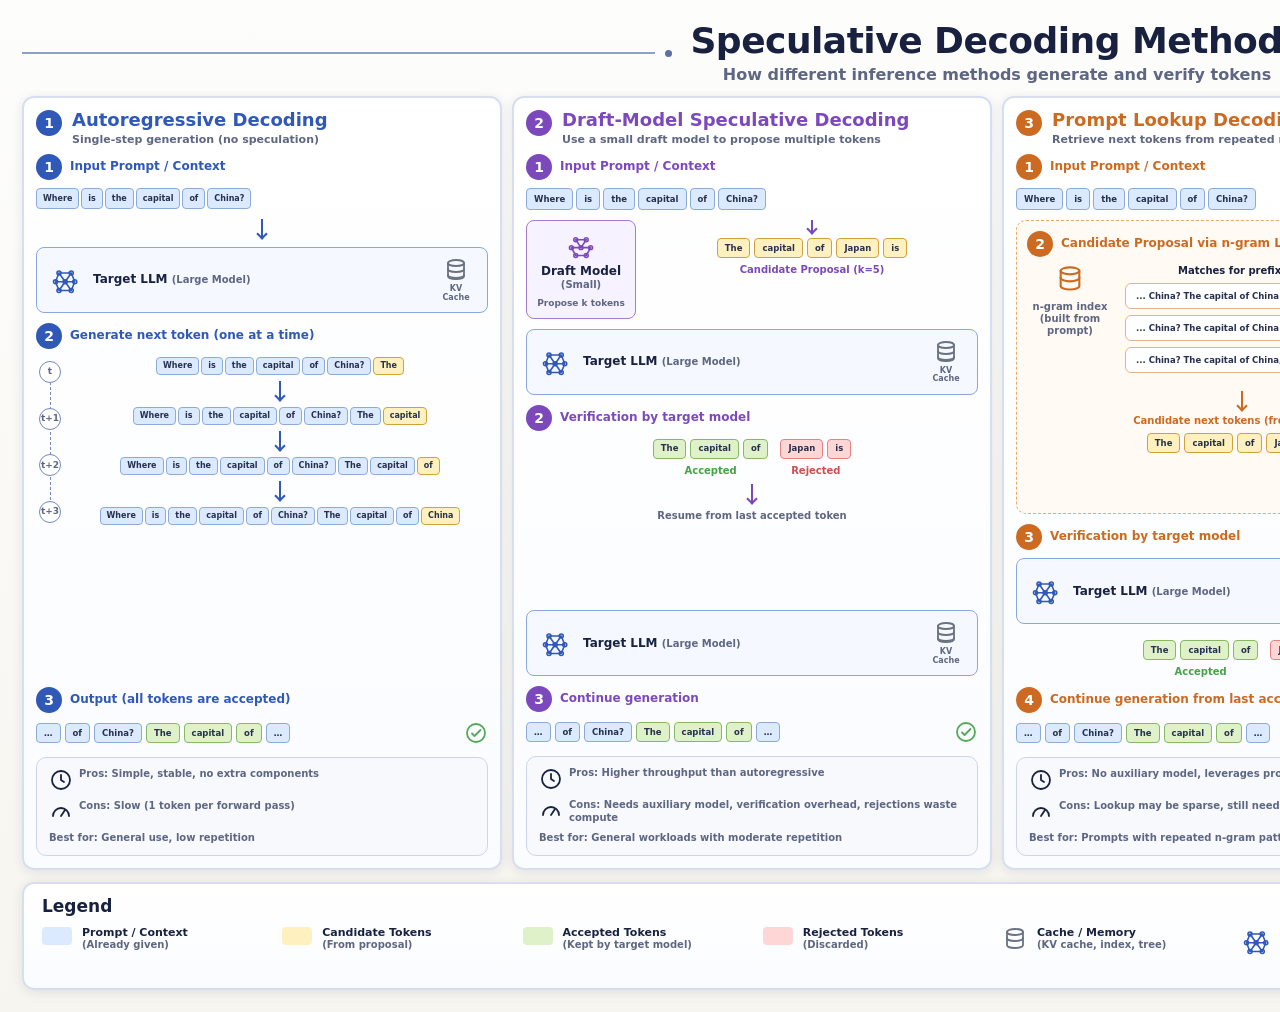
==== assets/index.html @ ce20a1e4 "assets ver 3" ====
<!doctype html>
<html lang="en">
  <head>
    <meta charset="utf-8" />
    <meta name="viewport" content="width=device-width, initial-scale=1" />
    <title>Speculative Decoding Methods — Architecture Overview</title>
    <link rel="stylesheet" href="combined.css" />
  </head>
  <body>
    <main class="page">
      <section class="artboard" data-mode="default">

        <!-- ── Hero ── -->
        <header class="hero">
          <div class="hero-line hero-line-left">
            <span class="hero-dot"></span>
          </div>
          <div class="hero-copy">
            <h1>Speculative Decoding Methods</h1>
            <p>How different inference methods generate and verify tokens</p>
          </div>
          <div class="hero-line hero-line-right">
            <span class="hero-dot"></span>
          </div>
        </header>

        <!-- ── 4-panel grid ── -->
        <section class="panels-grid">

          <!-- ① Autoregressive — from assets/autoregressive-decoding/index.html -->
          <article class="method-panel theme-blue">
            <header class="method-header">
              <div class="method-index">1</div>
              <div>
                <h2>Autoregressive Decoding</h2>
                <p>Single-step generation (no speculation)</p>
              </div>
            </header>

            <div class="panel-body">
              <section class="panel-section">
                <div class="section-heading">
                  <span class="section-badge">1</span>
                  <h3>Input Prompt / Context</h3>
                </div>
                <div class="token-row token-row-nowrap token-row-prompt token-row-prompt-method1">
                  <span class="token-chip token-prompt">Where</span>
                  <span class="token-chip token-prompt">is</span>
                  <span class="token-chip token-prompt">the</span>
                  <span class="token-chip token-prompt">capital</span>
                  <span class="token-chip token-prompt">of</span>
                  <span class="token-chip token-prompt">China?</span>
                </div>
              </section>

              <div class="flow-arrow theme-stroke-blue"></div>

              <div class="model-card theme-soft-blue">
                <div class="model-visual">
                  <svg class="icon icon-llm" viewBox="0 0 32 32" aria-hidden="true">
                    <circle cx="8" cy="8" r="2.3"></circle>
                    <circle cx="22" cy="8" r="2.3"></circle>
                    <circle cx="15" cy="18" r="2.3"></circle>
                    <circle cx="4" cy="18" r="2.3"></circle>
                    <circle cx="26" cy="18" r="2.3"></circle>
                    <circle cx="8" cy="28" r="2.3"></circle>
                    <circle cx="22" cy="28" r="2.3"></circle>
                    <path d="M8 8h14M8 8l-4 10m18-10l4 10M4 18h22M4 18l4 10m18-10l-4 10M8 28h14M8 8l7 10m7-10l-7 10m0 0l-7 10m7-10l7 10"></path>
                  </svg>
                </div>
                <div class="model-copy">
                  <h4>Target LLM <span>(Large Model)</span></h4>
                </div>
                <div class="cache-block">
                  <svg class="icon icon-cache" viewBox="0 0 24 24" aria-hidden="true">
                    <ellipse cx="12" cy="5" rx="8" ry="3"></ellipse>
                    <path d="M4 5v13c0 1.7 3.6 3 8 3s8-1.3 8-3V5"></path>
                    <path d="M4 11c0 1.7 3.6 3 8 3s8-1.3 8-3"></path>
                    <path d="M4 17c0 1.7 3.6 3 8 3s8-1.3 8-3"></path>
                  </svg>
                  <span>KV Cache</span>
                </div>
              </div>

              <section class="panel-section grow">
                <div class="section-heading">
                  <span class="section-badge">2</span>
                  <h3>Generate next token (one at a time)</h3>
                </div>
                <div class="timeline-stack">
                  <div class="timeline-rail">
                    <span class="timeline-mark">t</span>
                    <span class="timeline-mark">t+1</span>
                    <span class="timeline-mark">t+2</span>
                    <span class="timeline-mark">t+3</span>
                  </div>
                  <div class="timeline-rows">
                    <div class="timeline-step">
                      <div class="token-row token-row-nowrap token-row-seq">
                        <span class="token-chip token-prompt">Where</span>
                        <span class="token-chip token-prompt">is</span>
                        <span class="token-chip token-prompt">the</span>
                        <span class="token-chip token-prompt">capital</span>
                        <span class="token-chip token-prompt">of</span>
                        <span class="token-chip token-prompt">China?</span>
                        <span class="token-chip token-candidate">The</span>
                      </div>
                      <div class="step-arrow theme-stroke-blue"></div>
                    </div>
                    <div class="timeline-step">
                      <div class="token-row token-row-nowrap token-row-seq">
                        <span class="token-chip token-prompt">Where</span>
                        <span class="token-chip token-prompt">is</span>
                        <span class="token-chip token-prompt">the</span>
                        <span class="token-chip token-prompt">capital</span>
                        <span class="token-chip token-prompt">of</span>
                        <span class="token-chip token-prompt">China?</span>
                        <span class="token-chip token-prompt">The</span>
                        <span class="token-chip token-candidate">capital</span>
                      </div>
                      <div class="step-arrow theme-stroke-blue"></div>
                    </div>
                    <div class="timeline-step">
                      <div class="token-row token-row-nowrap token-row-seq">
                        <span class="token-chip token-prompt">Where</span>
                        <span class="token-chip token-prompt">is</span>
                        <span class="token-chip token-prompt">the</span>
                        <span class="token-chip token-prompt">capital</span>
                        <span class="token-chip token-prompt">of</span>
                        <span class="token-chip token-prompt">China?</span>
                        <span class="token-chip token-prompt">The</span>
                        <span class="token-chip token-prompt">capital</span>
                        <span class="token-chip token-candidate">of</span>
                      </div>
                      <div class="step-arrow theme-stroke-blue"></div>
                    </div>
                    <div class="timeline-step">
                      <div class="token-row token-row-nowrap token-row-seq">
                        <span class="token-chip token-prompt">Where</span>
                        <span class="token-chip token-prompt">is</span>
                        <span class="token-chip token-prompt">the</span>
                        <span class="token-chip token-prompt">capital</span>
                        <span class="token-chip token-prompt">of</span>
                        <span class="token-chip token-prompt">China?</span>
                        <span class="token-chip token-prompt">The</span>
                        <span class="token-chip token-prompt">capital</span>
                        <span class="token-chip token-prompt">of</span>
                        <span class="token-chip token-candidate">China</span>
                      </div>
                    </div>
                  </div>
                </div>
              </section>

              <section class="panel-section">
                <div class="section-heading">
                  <span class="section-badge">3</span>
                  <h3>Output (all tokens are accepted)</h3>
                </div>
                <div class="row-between">
                  <div class="token-row token-row-nowrap token-row-output">
                    <span class="token-chip token-prompt">…</span>
                    <span class="token-chip token-prompt">of</span>
                    <span class="token-chip token-prompt">China?</span>
                    <span class="token-chip token-accepted">The</span>
                    <span class="token-chip token-accepted">capital</span>
                    <span class="token-chip token-accepted">of</span>
                    <span class="token-chip token-prompt">…</span>
                  </div>
                  <svg class="icon icon-check theme-icon-green" viewBox="0 0 24 24" aria-hidden="true">
                    <circle cx="12" cy="12" r="9"></circle>
                    <path d="M8 12.5l2.5 2.5L16.5 9"></path>
                  </svg>
                </div>
              </section>
            </div>

            <footer class="panel-footer">
              <div class="footer-line">
                <svg class="icon icon-clock" viewBox="0 0 24 24" aria-hidden="true">
                  <circle cx="12" cy="12" r="9"></circle>
                  <path d="M12 7v5l3 2"></path>
                </svg>
                <p><strong>Pros:</strong> Simple, stable, no extra components</p>
              </div>
              <div class="footer-line">
                <svg class="icon icon-gauge" viewBox="0 0 24 24" aria-hidden="true">
                  <path d="M4 16a8 8 0 1 1 16 0"></path>
                  <path d="M12 16l4-6"></path>
                </svg>
                <p><strong>Cons:</strong> Slow (1 token per forward pass)</p>
              </div>
              <p class="footer-best"><strong>Best for:</strong> General use, low repetition</p>
            </footer>
          </article>

          <!-- ② Draft-Model Speculative Decoding — from assets/draft-model-sd/index.html -->
          <article class="method-panel theme-purple">
            <header class="method-header">
              <div class="method-index">2</div>
              <div>
                <h2>Draft-Model Speculative Decoding</h2>
                <p>Use a small draft model to propose multiple tokens</p>
              </div>
            </header>

            <div class="panel-body">
              <section class="panel-section">
                <div class="section-heading">
                  <span class="section-badge">1</span>
                  <h3>Input Prompt / Context</h3>
                </div>
                <div class="token-row token-row-nowrap token-row-prompt">
                  <span class="token-chip token-prompt">Where</span>
                  <span class="token-chip token-prompt">is</span>
                  <span class="token-chip token-prompt">the</span>
                  <span class="token-chip token-prompt">capital</span>
                  <span class="token-chip token-prompt">of</span>
                  <span class="token-chip token-prompt">China?</span>
                </div>
              </section>

              <div class="proposal-grid">
                <div class="draft-card theme-soft-purple">
                  <div class="draft-icon-wrap">
                    <svg class="icon icon-draft" viewBox="0 0 32 32" aria-hidden="true">
                      <circle cx="10" cy="10" r="2.2"></circle>
                      <circle cx="22" cy="10" r="2.2"></circle>
                      <circle cx="16" cy="19" r="2.2"></circle>
                      <circle cx="5" cy="19" r="2.2"></circle>
                      <circle cx="27" cy="19" r="2.2"></circle>
                      <circle cx="10" cy="28" r="2.2"></circle>
                      <circle cx="22" cy="28" r="2.2"></circle>
                      <path d="M10 10h12M10 10l6 9m6-9l-6 9M5 19h22M5 19l5 9m17-9l-5 9M10 28h12"></path>
                    </svg>
                  </div>
                  <h4>Draft Model <span>(Small)</span></h4>
                  <p>Propose k tokens</p>
                </div>

                <div class="proposal-block">
                  <div class="flow-arrow theme-stroke-purple short"></div>
                  <div class="token-row token-row-nowrap token-row-candidates">
                    <span class="token-chip token-candidate">The</span>
                    <span class="token-chip token-candidate">capital</span>
                    <span class="token-chip token-candidate">of</span>
                    <span class="token-chip token-candidate">Japan</span>
                    <span class="token-chip token-candidate">is</span>
                  </div>
                  <p class="inline-caption theme-copy-purple">Candidate Proposal (k=5)</p>
                </div>
              </div>

              <div class="model-card theme-soft-blue">
                <div class="model-visual">
                  <svg class="icon icon-llm" viewBox="0 0 32 32" aria-hidden="true">
                    <circle cx="8" cy="8" r="2.3"></circle>
                    <circle cx="22" cy="8" r="2.3"></circle>
                    <circle cx="15" cy="18" r="2.3"></circle>
                    <circle cx="4" cy="18" r="2.3"></circle>
                    <circle cx="26" cy="18" r="2.3"></circle>
                    <circle cx="8" cy="28" r="2.3"></circle>
                    <circle cx="22" cy="28" r="2.3"></circle>
                    <path d="M8 8h14M8 8l-4 10m18-10l4 10M4 18h22M4 18l4 10m18-10l-4 10M8 28h14M8 8l7 10m7-10l-7 10m0 0l-7 10m7-10l7 10"></path>
                  </svg>
                </div>
                <div class="model-copy">
                  <h4>Target LLM <span>(Large Model)</span></h4>
                </div>
                <div class="cache-block">
                  <svg class="icon icon-cache" viewBox="0 0 24 24" aria-hidden="true">
                    <ellipse cx="12" cy="5" rx="8" ry="3"></ellipse>
                    <path d="M4 5v13c0 1.7 3.6 3 8 3s8-1.3 8-3V5"></path>
                    <path d="M4 11c0 1.7 3.6 3 8 3s8-1.3 8-3"></path>
                    <path d="M4 17c0 1.7 3.6 3 8 3s8-1.3 8-3"></path>
                  </svg>
                  <span>KV Cache</span>
                </div>
              </div>

              <section class="panel-section grow">
                <div class="section-heading">
                  <span class="section-badge">2</span>
                  <h3>Verification by target model</h3>
                </div>
                <div class="verification-stack">
                  <div class="accepted-rejected-row">
                    <div class="verification-segment">
                      <div class="token-row token-row-nowrap token-row-accepted">
                        <span class="token-chip token-accepted">The</span>
                        <span class="token-chip token-accepted">capital</span>
                        <span class="token-chip token-accepted">of</span>
                      </div>
                      <span class="segment-label accept-label">Accepted</span>
                    </div>
                    <div class="verification-segment">
                      <div class="token-row token-row-nowrap token-row-rejected">
                        <span class="token-chip token-rejected">Japan</span>
                        <span class="token-chip token-rejected">is</span>
                      </div>
                      <span class="segment-label reject-label">Rejected</span>
                    </div>
                  </div>
                  <div class="flow-arrow theme-stroke-purple"></div>
                  <p class="resume-note">Resume from last accepted token</p>
                </div>
              </section>

              <div class="model-card theme-soft-blue">
                <div class="model-visual">
                  <svg class="icon icon-llm" viewBox="0 0 32 32" aria-hidden="true">
                    <circle cx="8" cy="8" r="2.3"></circle>
                    <circle cx="22" cy="8" r="2.3"></circle>
                    <circle cx="15" cy="18" r="2.3"></circle>
                    <circle cx="4" cy="18" r="2.3"></circle>
                    <circle cx="26" cy="18" r="2.3"></circle>
                    <circle cx="8" cy="28" r="2.3"></circle>
                    <circle cx="22" cy="28" r="2.3"></circle>
                    <path d="M8 8h14M8 8l-4 10m18-10l4 10M4 18h22M4 18l4 10m18-10l-4 10M8 28h14M8 8l7 10m7-10l-7 10m0 0l-7 10m7-10l7 10"></path>
                  </svg>
                </div>
                <div class="model-copy">
                  <h4>Target LLM <span>(Large Model)</span></h4>
                </div>
                <div class="cache-block">
                  <svg class="icon icon-cache" viewBox="0 0 24 24" aria-hidden="true">
                    <ellipse cx="12" cy="5" rx="8" ry="3"></ellipse>
                    <path d="M4 5v13c0 1.7 3.6 3 8 3s8-1.3 8-3V5"></path>
                    <path d="M4 11c0 1.7 3.6 3 8 3s8-1.3 8-3"></path>
                    <path d="M4 17c0 1.7 3.6 3 8 3s8-1.3 8-3"></path>
                  </svg>
                  <span>KV Cache</span>
                </div>
              </div>

              <section class="panel-section">
                <div class="section-heading">
                  <span class="section-badge">3</span>
                  <h3>Continue generation</h3>
                </div>
                <div class="row-between">
                  <div class="token-row token-row-nowrap token-row-output">
                    <span class="token-chip token-prompt">…</span>
                    <span class="token-chip token-prompt">of</span>
                    <span class="token-chip token-prompt">China?</span>
                    <span class="token-chip token-accepted">The</span>
                    <span class="token-chip token-accepted">capital</span>
                    <span class="token-chip token-accepted">of</span>
                    <span class="token-chip token-prompt">…</span>
                  </div>
                  <svg class="icon icon-check theme-icon-green" viewBox="0 0 24 24" aria-hidden="true">
                    <circle cx="12" cy="12" r="9"></circle>
                    <path d="M8 12.5l2.5 2.5L16.5 9"></path>
                  </svg>
                </div>
              </section>
            </div>

            <footer class="panel-footer">
              <div class="footer-line">
                <svg class="icon icon-clock" viewBox="0 0 24 24" aria-hidden="true">
                  <circle cx="12" cy="12" r="9"></circle>
                  <path d="M12 7v5l3 2"></path>
                </svg>
                <p><strong>Pros:</strong> Higher throughput than autoregressive</p>
              </div>
              <div class="footer-line">
                <svg class="icon icon-gauge" viewBox="0 0 24 24" aria-hidden="true">
                  <path d="M4 16a8 8 0 1 1 16 0"></path>
                  <path d="M12 16l4-6"></path>
                </svg>
                <p><strong>Cons:</strong> Needs auxiliary model, verification overhead, rejections waste compute</p>
              </div>
              <p class="footer-best"><strong>Best for:</strong> General workloads with moderate repetition</p>
            </footer>
          </article>

          <!-- ③ Prompt Lookup Decoding — from assets/prompt-lookup-decoding/index.html -->
          <article class="method-panel theme-orange">
            <header class="method-header">
              <div class="method-index">3</div>
              <div>
                <h2>Prompt Lookup Decoding</h2>
                <p>Retrieve next tokens from repeated n-grams in prompt</p>
              </div>
            </header>

            <div class="panel-body">
              <section class="panel-section">
                <div class="section-heading">
                  <span class="section-badge">1</span>
                  <h3>Input Prompt / Context</h3>
                </div>
                <div class="token-row token-row-nowrap token-row-prompt">
                  <span class="token-chip token-prompt">Where</span>
                  <span class="token-chip token-prompt">is</span>
                  <span class="token-chip token-prompt">the</span>
                  <span class="token-chip token-prompt">capital</span>
                  <span class="token-chip token-prompt">of</span>
                  <span class="token-chip token-prompt">China?</span>
                </div>
              </section>

              <section class="panel-section panel-box panel-box-dashed-orange grow">
                <div class="section-heading">
                  <span class="section-badge">2</span>
                  <h3>Candidate Proposal via n-gram Lookup</h3>
                </div>
                <div class="lookup-layout">
                  <div class="lookup-source">
                    <svg class="icon icon-database theme-icon-orange" viewBox="0 0 24 24" aria-hidden="true">
                      <ellipse cx="12" cy="5" rx="8" ry="3"></ellipse>
                      <path d="M4 5v13c0 1.7 3.6 3 8 3s8-1.3 8-3V5"></path>
                      <path d="M4 11c0 1.7 3.6 3 8 3s8-1.3 8-3"></path>
                    </svg>
                    <p>n-gram index<br />(built from prompt)</p>
                  </div>
                  <div class="lookup-matches">
                    <p class="small-heading">Matches for prefix "... capital of China?"</p>
                    <div class="match-card">... China? The capital of China is Beijing.</div>
                    <div class="match-card">... China? The capital of China remains Beijing.</div>
                    <div class="match-card">... China? The capital of China, Beijing, is ...</div>
                  </div>
                </div>
                <div class="lookup-proposal-center">
                  <div class="flow-arrow theme-stroke-orange lookup-flow"></div>
                  <p class="inline-caption theme-copy-orange lookup-caption">Candidate next tokens (from matches)</p>
                  <div class="token-row token-row-nowrap token-row-candidates lookup-candidates">
                    <span class="token-chip token-candidate">The</span>
                    <span class="token-chip token-candidate">capital</span>
                    <span class="token-chip token-candidate">of</span>
                    <span class="token-chip token-candidate">Japan</span>
                    <span class="token-chip token-candidate">is</span>
                  </div>
                </div>
              </section>

              <section class="panel-section">
                <div class="section-heading">
                  <span class="section-badge">3</span>
                  <h3>Verification by target model</h3>
                </div>
                <div class="model-card theme-soft-blue">
                  <div class="model-visual">
                    <svg class="icon icon-llm" viewBox="0 0 32 32" aria-hidden="true">
                      <circle cx="8" cy="8" r="2.3"></circle>
                      <circle cx="22" cy="8" r="2.3"></circle>
                      <circle cx="15" cy="18" r="2.3"></circle>
                      <circle cx="4" cy="18" r="2.3"></circle>
                      <circle cx="26" cy="18" r="2.3"></circle>
                      <circle cx="8" cy="28" r="2.3"></circle>
                      <circle cx="22" cy="28" r="2.3"></circle>
                      <path d="M8 8h14M8 8l-4 10m18-10l4 10M4 18h22M4 18l4 10m18-10l-4 10M8 28h14M8 8l7 10m7-10l-7 10m0 0l-7 10m7-10l7 10"></path>
                    </svg>
                  </div>
                  <div class="model-copy">
                    <h4>Target LLM <span>(Large Model)</span></h4>
                  </div>
                  <div class="cache-block">
                    <svg class="icon icon-cache" viewBox="0 0 24 24" aria-hidden="true">
                      <ellipse cx="12" cy="5" rx="8" ry="3"></ellipse>
                      <path d="M4 5v13c0 1.7 3.6 3 8 3s8-1.3 8-3V5"></path>
                      <path d="M4 11c0 1.7 3.6 3 8 3s8-1.3 8-3"></path>
                      <path d="M4 17c0 1.7 3.6 3 8 3s8-1.3 8-3"></path>
                    </svg>
                    <span>KV Cache</span>
                  </div>
                </div>
                <div class="accepted-rejected-row compact-top">
                  <div class="verification-segment">
                    <div class="token-row token-row-nowrap token-row-accepted">
                      <span class="token-chip token-accepted">The</span>
                      <span class="token-chip token-accepted">capital</span>
                      <span class="token-chip token-accepted">of</span>
                    </div>
                    <span class="segment-label accept-label">Accepted</span>
                  </div>
                  <div class="verification-segment">
                    <div class="token-row token-row-nowrap token-row-rejected">
                      <span class="token-chip token-rejected">Japan</span>
                      <span class="token-chip token-rejected">is</span>
                    </div>
                    <span class="segment-label reject-label">Rejected</span>
                  </div>
                </div>
              </section>

              <section class="panel-section">
                <div class="section-heading">
                  <span class="section-badge">4</span>
                  <h3>Continue generation from last accepted token</h3>
                </div>
                <div class="row-between">
                  <div class="token-row token-row-nowrap token-row-output">
                    <span class="token-chip token-prompt">…</span>
                    <span class="token-chip token-prompt">of</span>
                    <span class="token-chip token-prompt">China?</span>
                    <span class="token-chip token-accepted">The</span>
                    <span class="token-chip token-accepted">capital</span>
                    <span class="token-chip token-accepted">of</span>
                    <span class="token-chip token-prompt">…</span>
                  </div>
                  <svg class="icon icon-check theme-icon-green" viewBox="0 0 24 24" aria-hidden="true">
                    <circle cx="12" cy="12" r="9"></circle>
                    <path d="M8 12.5l2.5 2.5L16.5 9"></path>
                  </svg>
                </div>
              </section>
            </div>

            <footer class="panel-footer">
              <div class="footer-line">
                <svg class="icon icon-clock" viewBox="0 0 24 24" aria-hidden="true">
                  <circle cx="12" cy="12" r="9"></circle>
                  <path d="M12 7v5l3 2"></path>
                </svg>
                <p><strong>Pros:</strong> No auxiliary model, leverages prompt repetition</p>
              </div>
              <div class="footer-line">
                <svg class="icon icon-gauge" viewBox="0 0 24 24" aria-hidden="true">
                  <path d="M4 16a8 8 0 1 1 16 0"></path>
                  <path d="M12 16l4-6"></path>
                </svg>
                <p><strong>Cons:</strong> Lookup may be sparse, still needs verification</p>
              </div>
              <p class="footer-best"><strong>Best for:</strong> Prompts with repeated n-gram patterns</p>
            </footer>
          </article>

          <!-- ④ Suffix Speculative Decoding — from assets/suffix-sd/index.html -->
          <article class="method-panel theme-green method-panel-focus">
            <div class="focus-star" aria-hidden="true">★</div>
            <header class="method-header">
              <div class="method-index">4</div>
              <div>
                <h2>Suffix Speculative Decoding (Our Focus)</h2>
                <p>Reuse repeated substrings via suffix matches <span class="accent-green">(no extra model)</span></p>
              </div>
            </header>

            <div class="panel-body">
              <section class="panel-section">
                <div class="section-heading">
                  <span class="section-badge">1</span>
                  <h3>Input Prompt / Context</h3>
                </div>
                <div class="token-row token-row-nowrap token-row-prompt">
                  <span class="token-chip token-prompt">Where</span>
                  <span class="token-chip token-prompt">is</span>
                  <span class="token-chip token-prompt">the</span>
                  <span class="token-chip token-prompt-hl">capital</span>
                  <span class="token-chip token-prompt-hl">of</span>
                  <span class="token-chip token-prompt-hl">China?</span>
                </div>
              </section>

              <section class="panel-section grow">
                <div class="section-heading">
                  <span class="section-badge">2</span>
                  <h3>Candidate Proposal via Suffix Tree</h3>
                </div>

                <svg class="spec-tree-svg"
                     viewBox="0 0 300 172"
                     xmlns="http://www.w3.org/2000/svg"
                     width="100%"
                     aria-label="Several candidate trees showing different suffix-based continuations">
                  <!-- Candidate A -->
                  <circle cx="42" cy="28" r="7" fill="#e8eaf0" stroke="#8a9ab5" stroke-width="1.4"/>
                  <line x1="42" y1="35" x2="42" y2="45" stroke="#71a879" stroke-width="1.8"/>
                  <line x1="42" y1="45" x2="24" y2="56" stroke="#71a879" stroke-width="1.8"/>
                  <line x1="42" y1="45" x2="42" y2="56" stroke="#71a879" stroke-width="1.8"/>
                  <line x1="42" y1="45" x2="60" y2="56" stroke="#71a879" stroke-width="1.8"/>
                  <circle cx="24" cy="63" r="8" fill="#f4fbf4" stroke="#71a879" stroke-width="1.4"/>
                  <text x="24" y="66" text-anchor="middle" font-size="5.9" font-weight="700" fill="#355b38">The</text>
                  <circle cx="42" cy="63" r="8" fill="#f4fbf4" stroke="#71a879" stroke-width="1.4"/>
                  <text x="42" y="66" text-anchor="middle" font-size="4.8" font-weight="700" fill="#355b38">Japan</text>
                  <circle cx="60" cy="63" r="8" fill="#f4fbf4" stroke="#71a879" stroke-width="1.4"/>
                  <text x="60" y="66" text-anchor="middle" font-size="5.9" font-weight="700" fill="#355b38">Beijing</text>
                  <line x1="24" y1="71" x2="24" y2="82" stroke="#71a879" stroke-width="1.8"/>
                  <circle cx="24" cy="89" r="8" fill="#f4fbf4" stroke="#71a879" stroke-width="1.4"/>
                  <text x="24" y="92" text-anchor="middle" font-size="4.8" font-weight="700" fill="#355b38">capital</text>
                  <line x1="24" y1="97" x2="24" y2="108" stroke="#71a879" stroke-width="1.8"/>
                  <circle cx="24" cy="115" r="8" fill="#f4fbf4" stroke="#71a879" stroke-width="1.4"/>
                  <text x="24" y="118" text-anchor="middle" font-size="5.9" font-weight="700" fill="#355b38">of</text>

                  <!-- Candidate B -->
                  <circle cx="42" cy="122" r="7" fill="#e8eaf0" stroke="#8a9ab5" stroke-width="1.4"/>
                  <line x1="42" y1="129" x2="42" y2="139" stroke="#71a879" stroke-width="1.8"/>
                  <line x1="42" y1="139" x2="24" y2="150" stroke="#71a879" stroke-width="1.8"/>
                  <line x1="42" y1="139" x2="42" y2="150" stroke="#71a879" stroke-width="1.8"/>
                  <line x1="42" y1="139" x2="60" y2="150" stroke="#71a879" stroke-width="1.8"/>
                  <circle cx="24" cy="157" r="8" fill="#f4fbf4" stroke="#71a879" stroke-width="1.4"/>
                  <text x="24" y="160" text-anchor="middle" font-size="4.8" font-weight="700" fill="#355b38">Japan</text>
                  <circle cx="42" cy="157" r="8" fill="#f4fbf4" stroke="#71a879" stroke-width="1.4"/>
                  <text x="42" y="160" text-anchor="middle" font-size="5.9" font-weight="700" fill="#355b38">is</text>
                  <circle cx="60" cy="157" r="8" fill="#f4fbf4" stroke="#71a879" stroke-width="1.4"/>
                  <text x="60" y="160" text-anchor="middle" font-size="5.9" font-weight="700" fill="#355b38">Tokyo</text>

                  <!-- Candidate C -->
                  <circle cx="102" cy="75" r="7" fill="#e8eaf0" stroke="#8a9ab5" stroke-width="1.4"/>
                  <line x1="102" y1="82" x2="102" y2="92" stroke="#71a879" stroke-width="1.8"/>
                  <line x1="102" y1="92" x2="84" y2="103" stroke="#71a879" stroke-width="1.8"/>
                  <line x1="102" y1="92" x2="102" y2="103" stroke="#71a879" stroke-width="1.8"/>
                  <line x1="102" y1="92" x2="120" y2="103" stroke="#71a879" stroke-width="1.8"/>
                  <circle cx="84" cy="110" r="8" fill="#f4fbf4" stroke="#71a879" stroke-width="1.4"/>
                  <text x="84" y="113" text-anchor="middle" font-size="5.9" font-weight="700" fill="#355b38">Beijing</text>
                  <circle cx="102" cy="110" r="8" fill="#f4fbf4" stroke="#71a879" stroke-width="1.4"/>
                  <text x="102" y="113" text-anchor="middle" font-size="5.9" font-weight="700" fill="#355b38">is</text>
                  <circle cx="120" cy="110" r="8" fill="#f4fbf4" stroke="#71a879" stroke-width="1.4"/>
                  <text x="120" y="113" text-anchor="middle" font-size="5.9" font-weight="700" fill="#355b38">the</text>
                  <line x1="102" y1="118" x2="102" y2="129" stroke="#71a879" stroke-width="1.8"/>
                  <circle cx="102" cy="136" r="8" fill="#f4fbf4" stroke="#71a879" stroke-width="1.4"/>
                  <text x="102" y="139" text-anchor="middle" font-size="4.8" font-weight="700" fill="#355b38">north</text>

                  <!-- Score arrow -->
                  <text x="173" y="84" text-anchor="middle" font-size="9" font-weight="800" fill="#237a3c">score</text>
                  <line x1="132" y1="88" x2="220" y2="88" stroke="#237a3c" stroke-width="2.4"/>
                  <path d="M214 82l10 6-10 6" fill="#237a3c"/>

                  <!-- Selected proposal -->
                  <circle cx="254" cy="28" r="7" fill="#e8eaf0" stroke="#8a9ab5" stroke-width="1.4"/>
                  <line x1="254" y1="35" x2="254" y2="45" stroke="#d2a23a" stroke-width="1.8"/>
                  <line x1="254" y1="45" x2="236" y2="56" stroke="#d2a23a" stroke-width="1.8"/>
                  <line x1="254" y1="45" x2="254" y2="56" stroke="#71a879" stroke-width="1.8"/>
                  <line x1="254" y1="45" x2="272" y2="56" stroke="#71a879" stroke-width="1.8"/>
                  <circle cx="236" cy="63" r="8" fill="#fff1bf" stroke="#d2a23a" stroke-width="1.4"/>
                  <text x="236" y="66" text-anchor="middle" font-size="5.9" font-weight="700" fill="#6f5318">The</text>
                  <circle cx="254" cy="63" r="8" fill="#f4fbf4" stroke="#71a879" stroke-width="1.4"/>
                  <text x="254" y="66" text-anchor="middle" font-size="4.8" font-weight="700" fill="#355b38">Japan</text>
                  <circle cx="272" cy="63" r="8" fill="#f4fbf4" stroke="#71a879" stroke-width="1.4"/>
                  <text x="272" y="66" text-anchor="middle" font-size="5.9" font-weight="700" fill="#355b38">Beijing</text>
                  <line x1="236" y1="71" x2="236" y2="82" stroke="#d2a23a" stroke-width="1.8"/>
                  <circle cx="236" cy="89" r="8" fill="#fff1bf" stroke="#d2a23a" stroke-width="1.4"/>
                  <text x="236" y="92" text-anchor="middle" font-size="4.8" font-weight="700" fill="#6f5318">capital</text>
                  <line x1="236" y1="97" x2="236" y2="108" stroke="#d2a23a" stroke-width="1.8"/>
                  <circle cx="236" cy="115" r="8" fill="#fff1bf" stroke="#d2a23a" stroke-width="1.4"/>
                  <text x="236" y="118" text-anchor="middle" font-size="5.9" font-weight="700" fill="#6f5318">of</text>
                </svg>
              </section>

              <section class="panel-section">
                <div class="section-heading">
                  <span class="section-badge">3</span>
                  <h3>Verification by target model</h3>
                </div>
                <div class="model-card theme-soft-blue">
                  <div class="model-visual">
                    <svg class="icon icon-llm" viewBox="0 0 32 32" aria-hidden="true">
                      <circle cx="8" cy="8" r="2.3"></circle>
                      <circle cx="22" cy="8" r="2.3"></circle>
                      <circle cx="15" cy="18" r="2.3"></circle>
                      <circle cx="4" cy="18" r="2.3"></circle>
                      <circle cx="26" cy="18" r="2.3"></circle>
                      <circle cx="8" cy="28" r="2.3"></circle>
                      <circle cx="22" cy="28" r="2.3"></circle>
                      <path d="M8 8h14M8 8l-4 10m18-10l4 10M4 18h22M4 18l4 10m18-10l-4 10M8 28h14M8 8l7 10m7-10l-7 10m0 0l-7 10m7-10l7 10"></path>
                    </svg>
                  </div>
                  <div class="model-copy">
                    <h4>Target LLM <span>(Large Model)</span></h4>
                  </div>
                  <div class="cache-block">
                    <svg class="icon icon-cache" viewBox="0 0 24 24" aria-hidden="true">
                      <ellipse cx="12" cy="5" rx="8" ry="3"></ellipse>
                      <path d="M4 5v13c0 1.7 3.6 3 8 3s8-1.3 8-3V5"></path>
                      <path d="M4 11c0 1.7 3.6 3 8 3s8-1.3 8-3"></path>
                      <path d="M4 17c0 1.7 3.6 3 8 3s8-1.3 8-3"></path>
                    </svg>
                    <span>KV Cache</span>
                  </div>
                </div>
                <div class="accepted-rejected-row compact-top">
                  <div class="verification-segment">
                    <div class="token-row token-row-nowrap token-row-accepted">
                      <span class="token-chip token-accepted">The</span>
                      <span class="token-chip token-accepted">capital</span>
                      <span class="token-chip token-accepted">of</span>
                    </div>
                    <span class="segment-label accept-label">Accepted</span>
                  </div>
                  <div class="verification-segment">
                    <div class="token-row token-row-nowrap token-row-rejected">
                      <span class="token-chip token-rejected">Japan</span>
                      <span class="token-chip token-rejected">is</span>
                    </div>
                    <span class="segment-label reject-label">Rejected</span>
                  </div>
                </div>
              </section>

              <section class="panel-section">
                <div class="section-heading">
                  <span class="section-badge">4</span>
                  <h3>Continue generation from last accepted token</h3>
                </div>
                <div class="row-between">
                  <div class="token-row token-row-nowrap token-row-output">
                    <span class="token-chip token-prompt">…</span>
                    <span class="token-chip token-prompt">of</span>
                    <span class="token-chip token-prompt">China?</span>
                    <span class="token-chip token-accepted">The</span>
                    <span class="token-chip token-accepted">capital</span>
                    <span class="token-chip token-accepted">of</span>
                    <span class="token-chip token-prompt">…</span>
                  </div>
                  <svg class="icon icon-check theme-icon-green" viewBox="0 0 24 24" aria-hidden="true">
                    <circle cx="12" cy="12" r="9"></circle>
                    <path d="M8 12.5l2.5 2.5L16.5 9"></path>
                  </svg>
                </div>
              </section>
            </div>

            <footer class="panel-footer panel-footer-green">
              <div class="footer-line">
                <svg class="icon icon-clock" viewBox="0 0 24 24" aria-hidden="true">
                  <circle cx="12" cy="12" r="9"></circle>
                  <path d="M12 7v5l3 2"></path>
                </svg>
                <p><strong>Pros:</strong> No auxiliary model, reuses context repetition, cache-friendly. Strong on repetitive workloads</p>
              </div>
              <div class="footer-line">
                <svg class="icon icon-gauge" viewBox="0 0 24 24" aria-hidden="true">
                  <path d="M4 16a8 8 0 1 1 16 0"></path>
                  <path d="M12 16l4-6"></path>
                </svg>
                <p><strong>Cons:</strong> Verification overhead, effectiveness depends on repetitions</p>
              </div>
              <p class="footer-best"><strong>Best for:</strong> Repetitive / templated content, code, docs, logs, SQL</p>
            </footer>
          </article>

        </section><!-- /panels-grid -->

        <!-- ── Legend ── -->
        <section class="legend-panel">
          <h2>Legend</h2>
          <div class="legend-grid">
            <div class="legend-item">
              <span class="legend-swatch token-prompt"></span>
              <div>
                <h3>Prompt / Context</h3>
                <p>(Already given)</p>
              </div>
            </div>
            <div class="legend-item">
              <span class="legend-swatch token-candidate"></span>
              <div>
                <h3>Candidate Tokens</h3>
                <p>(From proposal)</p>
              </div>
            </div>
            <div class="legend-item">
              <span class="legend-swatch token-accepted"></span>
              <div>
                <h3>Accepted Tokens</h3>
                <p>(Kept by target model)</p>
              </div>
            </div>
            <div class="legend-item">
              <span class="legend-swatch token-rejected"></span>
              <div>
                <h3>Rejected Tokens</h3>
                <p>(Discarded)</p>
              </div>
            </div>
            <div class="legend-item">
              <svg class="icon icon-cache" viewBox="0 0 24 24" aria-hidden="true">
                <ellipse cx="12" cy="5" rx="8" ry="3"></ellipse>
                <path d="M4 5v13c0 1.7 3.6 3 8 3s8-1.3 8-3V5"></path>
                <path d="M4 11c0 1.7 3.6 3 8 3s8-1.3 8-3"></path>
              </svg>
              <div>
                <h3>Cache / Memory</h3>
                <p>(KV cache, index, tree)</p>
              </div>
            </div>
            <div class="legend-item">
              <svg class="icon icon-llm" viewBox="0 0 32 32" aria-hidden="true">
                <circle cx="8" cy="8" r="2.3"></circle>
                <circle cx="22" cy="8" r="2.3"></circle>
                <circle cx="15" cy="18" r="2.3"></circle>
                <circle cx="4" cy="18" r="2.3"></circle>
                <circle cx="26" cy="18" r="2.3"></circle>
                <circle cx="8" cy="28" r="2.3"></circle>
                <circle cx="22" cy="28" r="2.3"></circle>
                <path d="M8 8h14M8 8l-4 10m18-10l4 10M4 18h22M4 18l4 10m18-10l-4 10M8 28h14M8 8l7 10m7-10l-7 10m0 0l-7 10m7-10l7 10"></path>
              </svg>
              <div>
                <h3>Target LLM</h3>
                <p>(Large Model)</p>
              </div>
            </div>
            <div class="legend-item">
              <svg class="icon icon-draft" viewBox="0 0 32 32" aria-hidden="true">
                <circle cx="10" cy="10" r="2.2"></circle>
                <circle cx="22" cy="10" r="2.2"></circle>
                <circle cx="16" cy="19" r="2.2"></circle>
                <circle cx="5" cy="19" r="2.2"></circle>
                <circle cx="27" cy="19" r="2.2"></circle>
                <circle cx="10" cy="28" r="2.2"></circle>
                <circle cx="22" cy="28" r="2.2"></circle>
                <path d="M10 10h12M10 10l6 9m6-9l-6 9M5 19h22M5 19l5 9m17-9l-5 9M10 28h12"></path>
              </svg>
              <div>
                <h3>Draft Model</h3>
                <p>(Small Model, method ②)</p>
              </div>
            </div>
            <div class="legend-item legend-lines">
              <div class="line-set">
                <span class="legend-line"></span>
                <span>Data Flow</span>
              </div>
              <div class="line-set">
                <span class="legend-line line-dashed"></span>
                <span>Lookup / Retrieval</span>
              </div>
              <div class="line-set">
                <span class="legend-line line-dotted"></span>
                <span>Resume / Continue</span>
              </div>
            </div>
          </div>
        </section>

      </section><!-- /artboard -->
    </main>

    <script>
      /* Toggle ?mode=debug or ?mode=export via URL param */
      const artboard = document.querySelector(".artboard");
      const mode = new URLSearchParams(location.search).get("mode");
      if (mode) artboard.dataset.mode = mode;
    </script>
  </body>
</html>
---- assets/combined.css ----
@import "./shared.css";

/* ── Extended color system ── */
:root {
  --purple: #7b49bc;
  --orange: #cc6a22;
  --green-soft: #5dae65;
  --green-border: #71a879;
  --panel-gap: 10px;
}

/* ── Page chrome ── */
html,
body {
  background: linear-gradient(180deg, #fdfdfc 0%, #f7f5ef 100%);
  overflow-x: auto;
}

body {
  padding: 22px;
}

.page {
  min-width: fit-content;
}

/* ── Artboard ── */
.artboard {
  display: grid;
  grid-template-rows: auto 1fr auto;
  gap: 12px;
}

/* ── Hero ── */
.hero {
  display: grid;
  grid-template-columns: 1fr auto 1fr;
  align-items: center;
  column-gap: 18px;
}

.hero-copy {
  text-align: center;
}

.hero-copy h1 {
  margin: 0;
  font-size: 36px;
  line-height: 1.05;
  letter-spacing: -0.5px;
  font-weight: 800;
}

.hero-copy p {
  margin: 6px 0 0;
  font-size: 16px;
  line-height: 1.15;
  font-weight: 600;
  color: var(--muted);
}

.hero-line {
  display: flex;
  align-items: center;
}

.hero-line::before {
  content: "";
  flex: 1;
  border-top: 2px solid #8ca0c8;
}

.hero-line-right {
  justify-content: flex-end;
}

.hero-dot {
  width: 7px;
  height: 7px;
  border-radius: 50%;
  background: #5e6fa4;
  flex: none;
  margin-left: 10px;
}

.hero-line-right .hero-dot {
  margin-left: 0;
  margin-right: 10px;
}

/* ── 4-column panel grid ── */
.panels-grid {
  display: grid;
  grid-template-columns: repeat(4, minmax(480px, 1fr));
  gap: var(--panel-gap);
  align-items: stretch;
}

/* ── Panel shell overrides for combined view ── */
.method-panel {
  width: auto;
  padding: 12px;
  display: grid;
  grid-template-rows: auto 1fr auto;
}

/* Header shows numbered index badge in combined view */
.method-header {
  grid-template-columns: auto 1fr;
  gap: 10px;
  margin-bottom: 8px;
}

.method-panel-focus {
  border-color: var(--green-border);
}

/* ── Theme badge backgrounds ── */
.theme-blue   .method-index, .theme-blue   .section-badge { background: var(--blue); }
.theme-purple .method-index, .theme-purple .section-badge { background: var(--purple); }
.theme-orange .method-index, .theme-orange .section-badge { background: var(--orange); }
.theme-green  .method-index, .theme-green  .section-badge { background: var(--green); }

/* ── Theme heading colors ── */
.theme-blue   .method-header h2 { color: var(--blue); }
.theme-purple .method-header h2 { color: var(--purple); }
.theme-orange .method-header h2 { color: var(--orange); }
.theme-green  .method-header h2 { color: var(--green); }

.theme-blue   .section-heading h3 { color: var(--blue); }
.theme-purple .section-heading h3 { color: var(--purple); }
.theme-orange .section-heading h3 { color: var(--orange); }
.theme-green  .section-heading h3 { color: var(--green); }

/* ── Theme stroke / fill helpers ── */
.theme-stroke-blue   { color: var(--blue); }
.theme-stroke-purple { color: var(--purple); }
.theme-stroke-orange { color: var(--orange); }
.theme-stroke-green  { color: var(--green); }

.theme-soft-purple { background: #f7f2ff; border: 1.5px solid #a67bd2; }

.theme-copy-purple { color: var(--purple); }
.theme-copy-orange { color: var(--orange); }
.theme-icon-orange { color: var(--orange); }
.accent-green      { color: #3ea84f; }

/* ── Focus star (suffix panel) — right side, clear of the left-side index badge ── */
.focus-star {
  position: absolute;
  top: -14px;
  right: 18px;
  width: 36px;
  height: 36px;
  border-radius: 50%;
  display: grid;
  place-items: center;
  background: var(--green-soft);
  color: #fff;
  font-size: 22px;
  font-weight: 800;
  border: 3px solid #fff;
}

/* ── Token chip sizing overrides (artboard context) ── */
.token-chip {
  min-height: 24px;
  padding: 0 8px;
  font-size: 9px;
}

.token-row-prompt         .token-chip { min-height: 22px; padding-inline: 7px; font-size: 8.5px; }
.token-row-prompt-method1 .token-chip { min-height: 21px; padding-inline: 6px; font-size: 8px; }

.token-row-seq       .token-chip,
.token-row-candidates .token-chip,
.token-row-accepted  .token-chip,
.token-row-rejected  .token-chip,
.token-row-output    .token-chip { min-height: 20px; padding-inline: 7px; font-size: 8.5px; }

.theme-blue .token-row-seq .token-chip { min-height: 18px; padding-inline: 6px; font-size: 8px; }

.token-row-prompt-method1 { gap: 2px; }
.token-row-seq            { gap: 3px; }
.theme-blue .token-row-seq { gap: 2px; }
.token-row-tight          { gap: 3px; }
.token-row-wrap-ok        { flex-wrap: wrap; }

/* ── Verification layout ── */
.accepted-rejected-row {
  gap: 12px;          /* more breathing room between accepted / rejected */
  flex-wrap: wrap;    /* allow wrapping if panel is very narrow */
}

.reject-inline {
  margin-left: auto;
  justify-content: flex-end;
}

.verification-stack {
  display: flex;
  flex-direction: column;
  gap: 8px;
  align-items: center;
}

.verification-labels {
  width: 100%;
  display: flex;
  justify-content: space-between;
  gap: 12px;
  flex-wrap: wrap;
  font-size: 10px;
  line-height: 1;
  font-weight: 700;
}

/* ── Step arrow (autoregressive) ── */
.step-arrow {
  width: 2px;
  height: 18px;
  position: relative;
  background: currentColor;
}

.step-arrow::after {
  content: "";
  position: absolute;
  left: 50%;
  bottom: -1px;
  width: 8px;
  height: 8px;
  border-right: 2px solid currentColor;
  border-bottom: 2px solid currentColor;
  transform: translateX(-50%) rotate(45deg);
}

/* ── Timeline (autoregressive) ── */
.timeline-stack {
  display: grid;
  grid-template-columns: 28px 1fr;
  gap: 8px;
  min-height: 0;
}

.timeline-rail {
  position: relative;
  display: flex;
  flex-direction: column;
  justify-content: space-between;
  align-items: center;
  padding: 4px 0 2px;
}

.timeline-rail::before {
  content: "";
  position: absolute;
  top: 10px;
  bottom: 10px;
  border-left: 1.8px dashed #7588bd;
}

.timeline-mark {
  position: relative;
  z-index: 1;
  width: 22px;
  height: 22px;
  display: grid;
  place-items: center;
  border: 1.5px solid #7588bd;
  border-radius: 50%;
  background: #fff;
  font-size: 9px;
  line-height: 1;
  color: var(--muted);
  font-weight: 700;
}

.timeline-rows {
  display: flex;
  flex-direction: column;
  gap: 8px;
  min-width: 0;
}

.timeline-step {
  display: flex;
  flex-direction: column;
  align-items: center;
  gap: 6px;
  min-width: 0;
}

/* ── Draft model ── */
.proposal-grid {
  display: grid;
  grid-template-columns: 110px minmax(0, 1fr);
  gap: 10px;
  align-items: start;
}

.draft-card {
  border-radius: 8px;
  padding: 10px 8px;
  display: flex;
  flex-direction: column;
  align-items: center;
  gap: 6px;
  text-align: center;
}

.draft-card h4       { margin: 0; font-size: 12px; line-height: 1.1; font-weight: 800; }
.draft-card h4 span  { font-size: 10px; color: var(--muted); }
.draft-card p        { margin: 0; font-size: 9px; line-height: 1.15; font-weight: 700; color: var(--muted); }

.draft-icon-wrap     { width: 38px; display: grid; place-items: center; }

.proposal-block {
  display: flex;
  flex-direction: column;
  align-items: center;
  gap: 6px;
  min-width: 0;
}

/* ── Prompt lookup ── */
.panel-box                { border-radius: var(--soft-radius); padding: 10px; }
.panel-box-dashed-orange  { background: #fffaf3; border: 1.5px dashed #f1a862; }
.panel-box-dashed-green   { background: #fbfff9; border: 1.5px dashed #82bd7b; }

.lookup-layout {
  display: grid;
  grid-template-columns: 86px minmax(0, 1fr);
  gap: 12px;
  align-items: start;
}

.lookup-source {
  display: flex;
  flex-direction: column;
  align-items: center;
  gap: 8px;
  text-align: center;
}

.lookup-source p { margin: 0; font-size: 10px; line-height: 1.2; color: var(--muted); font-weight: 700; }

.lookup-matches  { display: flex; flex-direction: column; gap: 6px; }

.lookup-proposal-center {
  display: flex;
  flex-direction: column;
  align-items: center;
  gap: 6px;
  margin-top: 8px;
}

.lookup-flow {
  align-self: center;
  margin-top: 2px;
}

.lookup-caption {
  text-align: center;
}

.lookup-candidates {
  justify-content: center;
}

.match-card {
  padding: 7px 10px;
  border-radius: 6px;
  background: #fff;
  border: 1px solid #e6b582;
  font-size: 8.5px;
  line-height: 1.18;
  font-weight: 700;
  color: #27314f;
  overflow-wrap: anywhere;
}

.green-card { border-color: #b9d8bc; }

/* ── Suffix SD ── */
.suffix-columns {
  display: grid;
  grid-template-columns: repeat(3, minmax(0, 1fr));
  gap: 8px;
  min-height: 0;
}

.suffix-box                { display: flex; flex-direction: column; gap: 6px; min-width: 0; }
.suffix-box h4             { margin: 0; font-size: 9px; line-height: 1.15; color: var(--green); font-weight: 800; overflow-wrap: anywhere; }
.suffix-box > p            { margin: 0; font-size: 8px; line-height: 1.15; color: var(--muted); font-weight: 700; }

.arc-line {
  height: 18px;
  border-top: 2px dashed #6fb37c;
  border-radius: 999px 999px 0 0;
  margin: 2px 14px 0;
}

.arc-line-wide { margin-inline: 8px; }

.venn-wrap { position: relative; height: 56px; margin-top: 2px; }

.venn       { position: absolute; top: 2px; width: 48px; height: 48px; border-radius: 50%; }
.venn-left  { left: 12px; border: 1.5px dashed #92c58f; background: rgba(151, 214, 155, 0.08); }
.venn-right { left: 36px; border: 1.5px solid #d0d7e6; background: rgba(208, 215, 230, 0.25); }

.panel-footer-green { background: #f4fbf4; border-color: #b6d8bb; }

/* KV Cache label: allow text to wrap inside the narrow grid column */
.cache-block {
  overflow-wrap: anywhere;
  min-width: 0;
}

/* ── Extra icons ── */
.icon-draft    { width: 28px; height: 28px; color: var(--purple); }
.icon-database { width: 28px; height: 28px; }

/* ── Suffix tree SVG (suffix-sd) ── */
.spec-tree-svg {
  display: block;
  height: auto;
}

/* ── Legend ── */
.legend-panel {
  background: linear-gradient(180deg, var(--paper) 0%, var(--paper-soft) 100%);
  border: 2px solid var(--panel-stroke);
  border-radius: var(--panel-radius);
  box-shadow: var(--shadow);
  padding: 14px 18px;
}

.legend-panel h2 { margin: 0 0 12px; font-size: 17px; line-height: 1; font-weight: 800; }

.legend-grid {
  display: grid;
  grid-template-columns: repeat(8, minmax(0, 1fr));
  gap: 12px;
  align-items: start;
}

.legend-item {
  display: grid;
  grid-template-columns: auto 1fr;
  gap: 10px;
  align-items: start;
  min-width: 0;
}

.legend-item h3 { margin: 0; font-size: 11px; line-height: 1.1; font-weight: 700; }
.legend-item p  { margin: 0; font-size: 10px; line-height: 1.2; color: var(--muted); font-weight: 700; }

.legend-swatch { width: 30px; height: 18px; display: inline-block; border-radius: 4px; }

.legend-lines  { grid-template-columns: 1fr; gap: 7px; }

.line-set {
  display: flex;
  align-items: center;
  gap: 10px;
  font-size: 10px;
  font-weight: 700;
  color: var(--muted);
}

.legend-line { width: 34px; border-top: 2px solid #4b5563; flex: none; }
.line-dashed { border-top-style: dashed; }
.line-dotted { border-top-style: dotted; }

/* ── Debug / export modes ── */
.artboard[data-mode="debug"] .method-panel,
.artboard[data-mode="debug"] .panel-section,
.artboard[data-mode="debug"] .panel-footer,
.artboard[data-mode="debug"] .legend-panel {
  outline: 1px dashed rgba(255, 0, 0, 0.35);
  outline-offset: -1px;
}

/* ── Print ── */
@media print {
  @page { size: landscape; margin: 0; }
  body  { padding: 0; background: #fff; }
  .page { display: block; }
}
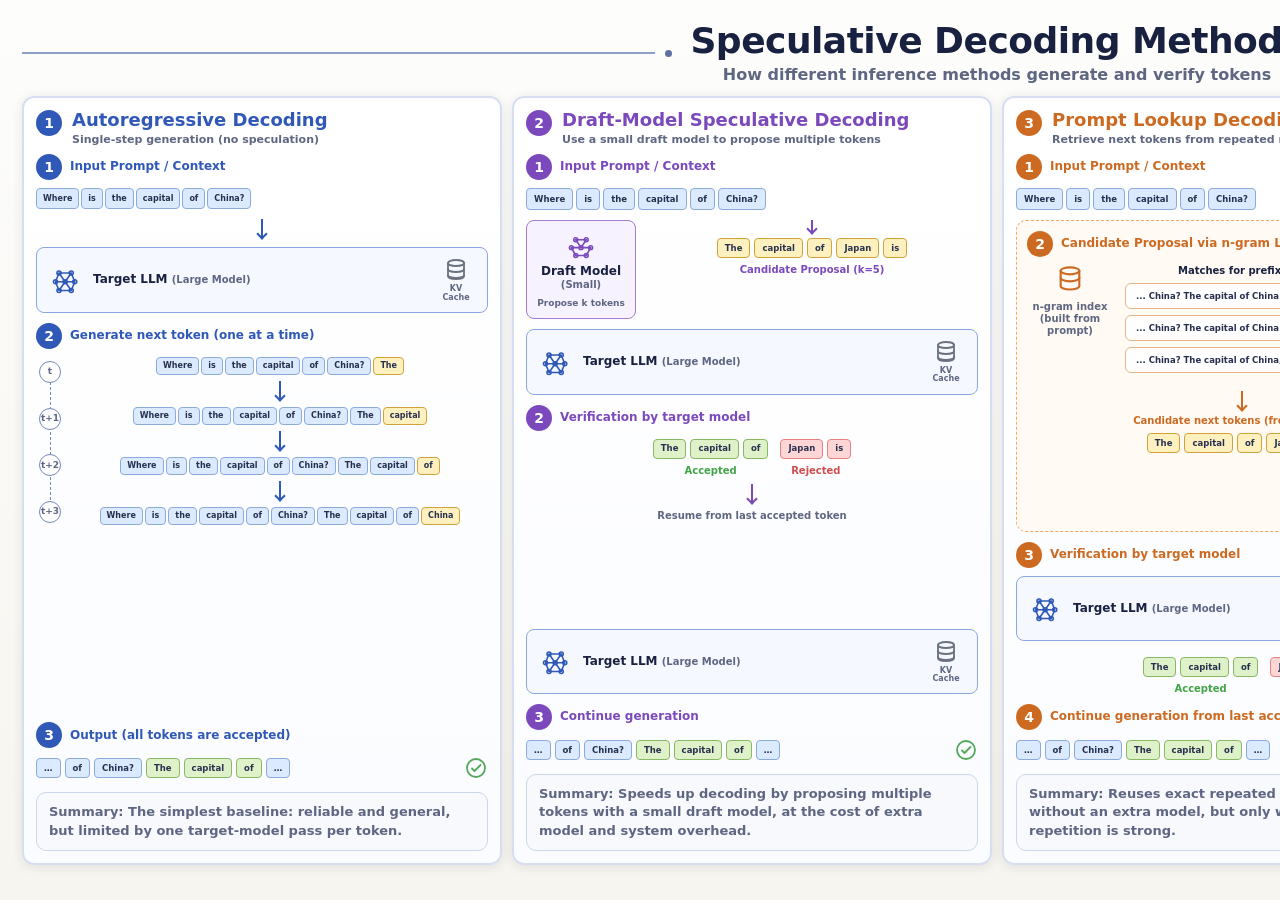
==== commit e9abbc77: "Modify figure 1 related content" ====
--- a/assets/index.html
+++ b/assets/index.html
@@ -176,21 +176,7 @@
             </div>
 
             <footer class="panel-footer">
-              <div class="footer-line">
-                <svg class="icon icon-clock" viewBox="0 0 24 24" aria-hidden="true">
-                  <circle cx="12" cy="12" r="9"></circle>
-                  <path d="M12 7v5l3 2"></path>
-                </svg>
-                <p><strong>Pros:</strong> Simple, stable, no extra components</p>
-              </div>
-              <div class="footer-line">
-                <svg class="icon icon-gauge" viewBox="0 0 24 24" aria-hidden="true">
-                  <path d="M4 16a8 8 0 1 1 16 0"></path>
-                  <path d="M12 16l4-6"></path>
-                </svg>
-                <p><strong>Cons:</strong> Slow (1 token per forward pass)</p>
-              </div>
-              <p class="footer-best"><strong>Best for:</strong> General use, low repetition</p>
+              <p class="footer-best footer-summary"><strong>Summary:</strong> The simplest baseline: reliable and general, but limited by one target-model pass per token.</p>
             </footer>
           </article>
 
@@ -357,21 +343,7 @@
             </div>
 
             <footer class="panel-footer">
-              <div class="footer-line">
-                <svg class="icon icon-clock" viewBox="0 0 24 24" aria-hidden="true">
-                  <circle cx="12" cy="12" r="9"></circle>
-                  <path d="M12 7v5l3 2"></path>
-                </svg>
-                <p><strong>Pros:</strong> Higher throughput than autoregressive</p>
-              </div>
-              <div class="footer-line">
-                <svg class="icon icon-gauge" viewBox="0 0 24 24" aria-hidden="true">
-                  <path d="M4 16a8 8 0 1 1 16 0"></path>
-                  <path d="M12 16l4-6"></path>
-                </svg>
-                <p><strong>Cons:</strong> Needs auxiliary model, verification overhead, rejections waste compute</p>
-              </div>
-              <p class="footer-best"><strong>Best for:</strong> General workloads with moderate repetition</p>
+              <p class="footer-best footer-summary"><strong>Summary:</strong> Speeds up decoding by proposing multiple tokens with a small draft model, at the cost of extra model and system overhead.</p>
             </footer>
           </article>
 
@@ -509,21 +481,7 @@
             </div>
 
             <footer class="panel-footer">
-              <div class="footer-line">
-                <svg class="icon icon-clock" viewBox="0 0 24 24" aria-hidden="true">
-                  <circle cx="12" cy="12" r="9"></circle>
-                  <path d="M12 7v5l3 2"></path>
-                </svg>
-                <p><strong>Pros:</strong> No auxiliary model, leverages prompt repetition</p>
-              </div>
-              <div class="footer-line">
-                <svg class="icon icon-gauge" viewBox="0 0 24 24" aria-hidden="true">
-                  <path d="M4 16a8 8 0 1 1 16 0"></path>
-                  <path d="M12 16l4-6"></path>
-                </svg>
-                <p><strong>Cons:</strong> Lookup may be sparse, still needs verification</p>
-              </div>
-              <p class="footer-best"><strong>Best for:</strong> Prompts with repeated n-gram patterns</p>
+              <p class="footer-best footer-summary"><strong>Summary:</strong> Reuses exact repeated spans from the context without an extra model, but only works well when local repetition is strong.</p>
             </footer>
           </article>
 
@@ -713,116 +671,9 @@
             </div>
 
             <footer class="panel-footer panel-footer-green">
-              <div class="footer-line">
-                <svg class="icon icon-clock" viewBox="0 0 24 24" aria-hidden="true">
-                  <circle cx="12" cy="12" r="9"></circle>
-                  <path d="M12 7v5l3 2"></path>
-                </svg>
-                <p><strong>Pros:</strong> No auxiliary model, reuses context repetition, cache-friendly. Strong on repetitive workloads</p>
-              </div>
-              <div class="footer-line">
-                <svg class="icon icon-gauge" viewBox="0 0 24 24" aria-hidden="true">
-                  <path d="M4 16a8 8 0 1 1 16 0"></path>
-                  <path d="M12 16l4-6"></path>
-                </svg>
-                <p><strong>Cons:</strong> Verification overhead, effectiveness depends on repetitions</p>
-              </div>
-              <p class="footer-best"><strong>Best for:</strong> Repetitive / templated content, code, docs, logs, SQL</p>
+              <p class="footer-best footer-summary"><strong>Summary:</strong> Unlike draft-model speculation, it needs no extra model, and unlike prompt lookup, it proposes from broader repeated suffix structure rather than only exact local matches.</p>
             </footer>
           </article>
-
-        </section><!-- /panels-grid -->
-
-        <!-- ── Legend ── -->
-        <section class="legend-panel">
-          <h2>Legend</h2>
-          <div class="legend-grid">
-            <div class="legend-item">
-              <span class="legend-swatch token-prompt"></span>
-              <div>
-                <h3>Prompt / Context</h3>
-                <p>(Already given)</p>
-              </div>
-            </div>
-            <div class="legend-item">
-              <span class="legend-swatch token-candidate"></span>
-              <div>
-                <h3>Candidate Tokens</h3>
-                <p>(From proposal)</p>
-              </div>
-            </div>
-            <div class="legend-item">
-              <span class="legend-swatch token-accepted"></span>
-              <div>
-                <h3>Accepted Tokens</h3>
-                <p>(Kept by target model)</p>
-              </div>
-            </div>
-            <div class="legend-item">
-              <span class="legend-swatch token-rejected"></span>
-              <div>
-                <h3>Rejected Tokens</h3>
-                <p>(Discarded)</p>
-              </div>
-            </div>
-            <div class="legend-item">
-              <svg class="icon icon-cache" viewBox="0 0 24 24" aria-hidden="true">
-                <ellipse cx="12" cy="5" rx="8" ry="3"></ellipse>
-                <path d="M4 5v13c0 1.7 3.6 3 8 3s8-1.3 8-3V5"></path>
-                <path d="M4 11c0 1.7 3.6 3 8 3s8-1.3 8-3"></path>
-              </svg>
-              <div>
-                <h3>Cache / Memory</h3>
-                <p>(KV cache, index, tree)</p>
-              </div>
-            </div>
-            <div class="legend-item">
-              <svg class="icon icon-llm" viewBox="0 0 32 32" aria-hidden="true">
-                <circle cx="8" cy="8" r="2.3"></circle>
-                <circle cx="22" cy="8" r="2.3"></circle>
-                <circle cx="15" cy="18" r="2.3"></circle>
-                <circle cx="4" cy="18" r="2.3"></circle>
-                <circle cx="26" cy="18" r="2.3"></circle>
-                <circle cx="8" cy="28" r="2.3"></circle>
-                <circle cx="22" cy="28" r="2.3"></circle>
-                <path d="M8 8h14M8 8l-4 10m18-10l4 10M4 18h22M4 18l4 10m18-10l-4 10M8 28h14M8 8l7 10m7-10l-7 10m0 0l-7 10m7-10l7 10"></path>
-              </svg>
-              <div>
-                <h3>Target LLM</h3>
-                <p>(Large Model)</p>
-              </div>
-            </div>
-            <div class="legend-item">
-              <svg class="icon icon-draft" viewBox="0 0 32 32" aria-hidden="true">
-                <circle cx="10" cy="10" r="2.2"></circle>
-                <circle cx="22" cy="10" r="2.2"></circle>
-                <circle cx="16" cy="19" r="2.2"></circle>
-                <circle cx="5" cy="19" r="2.2"></circle>
-                <circle cx="27" cy="19" r="2.2"></circle>
-                <circle cx="10" cy="28" r="2.2"></circle>
-                <circle cx="22" cy="28" r="2.2"></circle>
-                <path d="M10 10h12M10 10l6 9m6-9l-6 9M5 19h22M5 19l5 9m17-9l-5 9M10 28h12"></path>
-              </svg>
-              <div>
-                <h3>Draft Model</h3>
-                <p>(Small Model, method ②)</p>
-              </div>
-            </div>
-            <div class="legend-item legend-lines">
-              <div class="line-set">
-                <span class="legend-line"></span>
-                <span>Data Flow</span>
-              </div>
-              <div class="line-set">
-                <span class="legend-line line-dashed"></span>
-                <span>Lookup / Retrieval</span>
-              </div>
-              <div class="line-set">
-                <span class="legend-line line-dotted"></span>
-                <span>Resume / Continue</span>
-              </div>
-            </div>
-          </div>
         </section>
 
       </section><!-- /artboard -->
